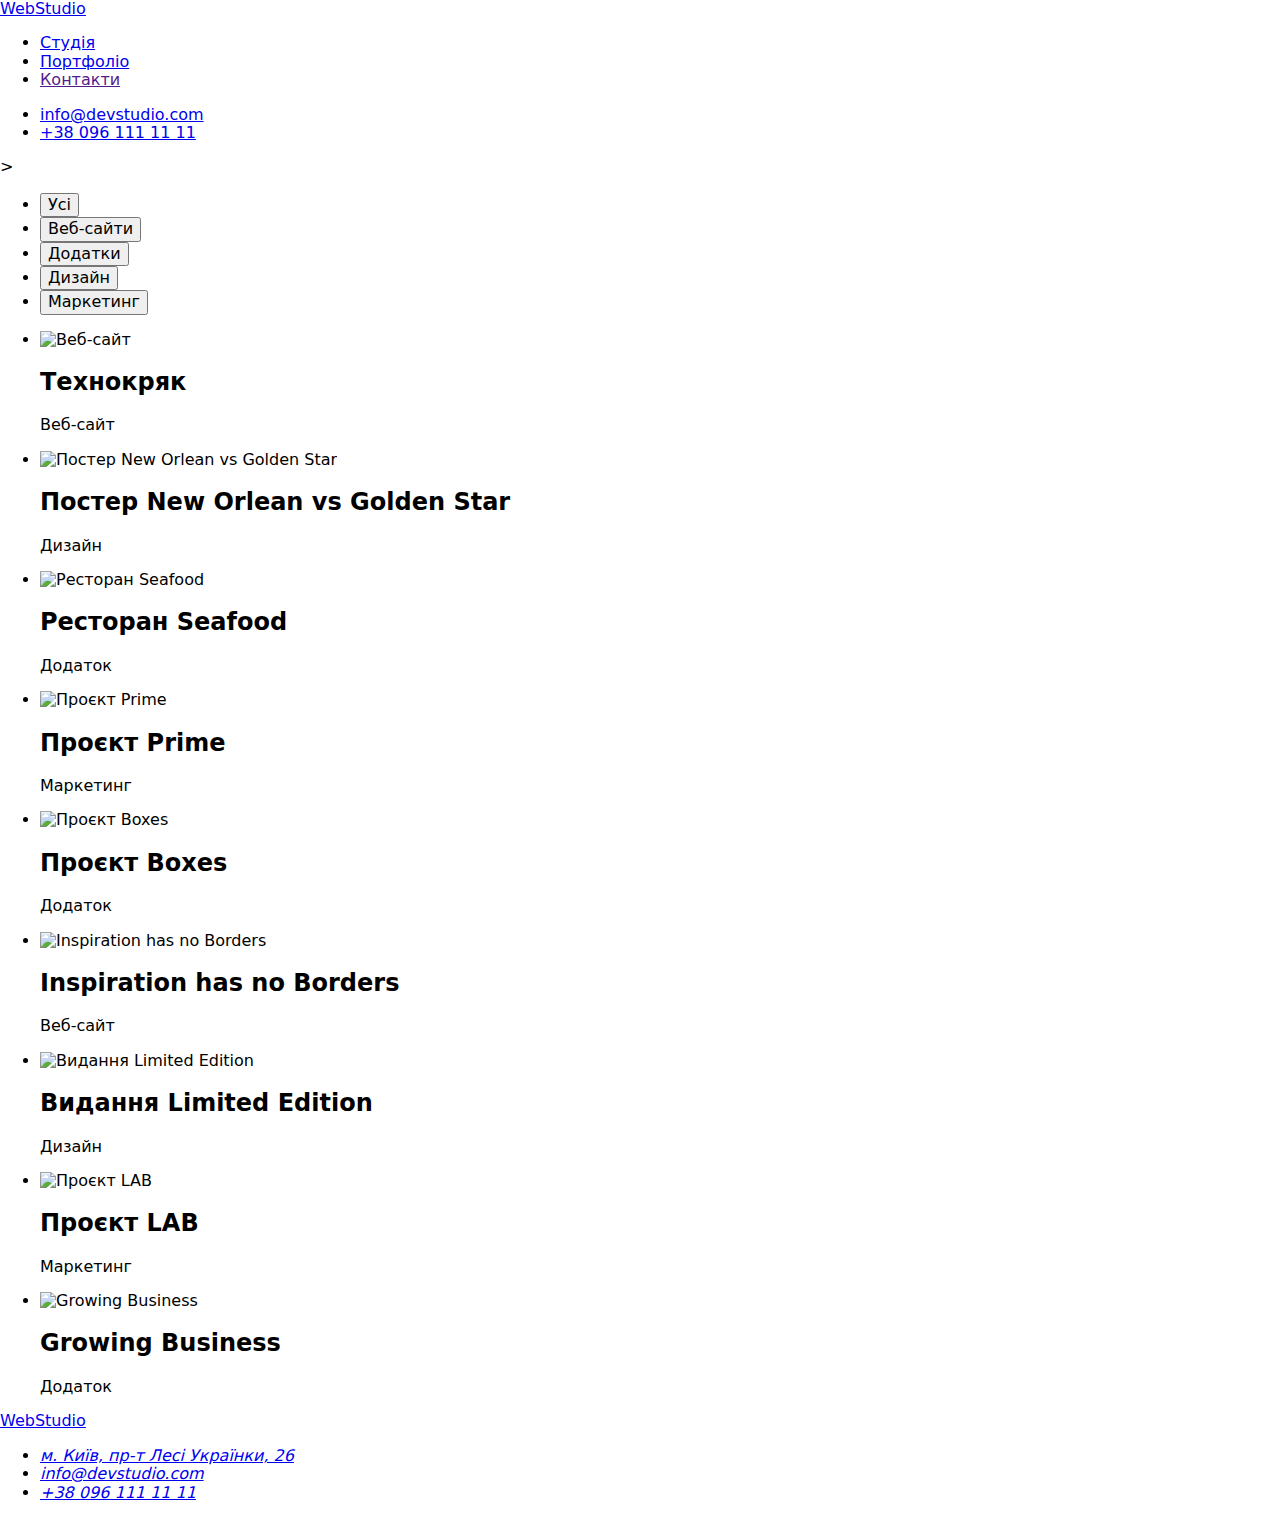
==== portfolio.html @ 20da5652 "ДЗ_3 на перевірку" ====
<!DOCTYPE html>
<html lang="uk">
  <head>
    <meta charset="UTF-8" />
    <meta http-equiv="X-UA-Compatible" content="IE=edge" />
    <meta name="viewport" content="width=device-width, initial-scale=1.0" />
    <link rel="preconnect" href="https://fonts.googleapis.com">
    <link rel="preconnect" href="https://fonts.gstatic.com" crossorigin>
    <link href="https://fonts.googleapis.com/css2?family=Raleway:wght@700&family=Roboto:wght@400;500;700;900&display=swap" rel="stylesheet">
    <link rel="stylesheet" href="https://cdnjs.cloudflare.com/ajax/libs/modern-normalize/1.1.0/modern-normalize.min.css">
    <link rel="stylesheet" href="css/styles.css">
  
    <title>WebStudio</title>
  </head>
  <body>
    <header class="header">
      <div class="container main-nav">
       <nav class="header-nav">
        <a  href="/index.html" lang="en" class="logo"><span class="logo-web">Web</span>Studio
        </a> 
        <ul class="header-list">
           <li class="item"><a href="index.html" class="link">Студія</a></li>
           <li class="item"><a href="portfolio.html" class="link current">Портфоліо</a></li>
           <li class="item"><a href="" class="link" >Контакти </a></li>
        </ul>
       </nav>
        <ul class="header-contact">
          <li class="item"> <a href="mailto:info@devstudio.com" class="header-link">info@devstudio.com </a></li>
          <li class="item"> <a href="tel:+380961111111" class="header-link"> +38 096 111 11 11 </a></li>
        </ul>
      </div>
     </header>>
    <main>
        <section class="projects section">
          <div class="container"> 
            <h1 hidden> Веб студія, доадктки, веб-сайти, дизайн, макети </h1>
              <!-- section website navigation -->
            <ul class="portfolio-list">
                <li class="portfolio-filter">  <button class="button" type="button"> Усі </button> </li>
                <li class="portfolio-filter">  <button class="button" type="button"> Веб-сайти </button> </li>
                <li class="portfolio-filter">  <button class="button" type="button"> Додатки </button> </li>
                <li class="portfolio-filter">  <button class="button" type="button"> Дизайн </button> </li>
                <li class="portfolio-filter">  <button class="button" type="button"> Маркетинг </button> </li>
            </ul>
          
           <!-- section web studio projects -->
            <ul class="portfolio-list">
                <li class="projects-item">
                    <img src="./images_projects/img1.jpg" alt="Веб-сайт" width="370">
                    <div class="projects-block">
                      <h2 class="projects-titel"> Технокряк </h2>
                     <p class="projects-description"> Веб-сайт </p>
                    </div> 
                </li>
                <li class="projects-item">
                    <img src="./images_projects/img2.jpg" alt="Постер New Orlean vs Golden Star" width="370">
                    <div class="projects-block">
                      <h2 class="projects-titel"> Постер New Orlean vs Golden Star </h2>
                      <p class="projects-description"> Дизайн  </p>
                    </div>   
                </li>
                <li class="projects-item">
                    <img src="./images_projects/img3.jpg" alt="Ресторан Seafood" width="370">
                    <div class="projects-block">
                      <h2 class="projects-titel"> Ресторан Seafood </h2>
                      <p class="projects-description"> Додаток </p>
                    </div> 
                </li>
                <li class="projects-item">
                    <img src="./images_projects/img4.jpg" alt="Проєкт Prime" width="370">
                    <div class="projects-block">
                      <h2 class="projects-titel"> Проєкт Prime </h2>
                      <p class="projects-description"> Маркетинг </p>
                    </div>
                </li>
                <li class="projects-item">
                    <img src="./images_projects/img5.jpg" alt="Проєкт Boxes" width="370">
                    <div class="projects-block">
                      <h2 class="projects-titel"> Проєкт Boxes </h2>
                      <p class="projects-description"> Додаток </p>
                    </div>    
                </li>
                <li class="projects-item">
                    <img src="./images_projects/img6.jpg" alt="Inspiration has no Borders" width="370">
                    <div class="projects-block">
                      <h2 class="projects-titel"> Inspiration has no Borders </h2>
                      <p class="projects-description"> Веб-сайт </p>
                    </div> 
                </li>
                <li class="projects-item">
                    <img src="./images_projects/img7.jpg" alt="Видання Limited Edition" width="370">
                    <div class="projects-block">
                      <h2 class="projects-titel"> Видання Limited Edition </h2>
                      <p class="projects-description"> Дизайн </p>
                    </div>    
                </li>
                <li class="projects-item">
                    <img src="./images_projects/img8.jpg" alt="Проєкт LAB" width="370">
                   <div class="projects-block">
                    <h2 class="projects-titel"> Проєкт LAB </h2>
                    <p class="projects-description"> Маркетинг </p>
                   </div> 
                </li>
                <li class="projects-item">
                    <img src="./images_projects/img9.jpg" alt="Growing Business" width="370">
                    <div class="projects-block">
                      <h2 class="projects-titel"> Growing Business </h2>
                      <p class="projects-description"> Додаток </p>
   
                </li>
            </ul>
          </div>
        </section>
    </main>
    
    <footer class="footer">
      <div class="container">
        <a href="/index.html" lang="en" class="footer-logo"><span class="footer-logo-web">Web</span>Studio
        </a> 
        <address> 
          <ul class="footer-list">
            <li  class="footer-item">
              <a href="https://goo.gl/maps/2AqovgsvWm5qZZo3A" target="_blank" rel="noopener nofollow noreferrer" class="link-adress">
               м. Київ, пр-т Лесі Українки, 26 </a>
            </li>
            <li  class="footer-item"> <a href="mailto:info@devstudio.com" class="link-contacts">info@devstudio.com </a></li>
            <li  class="footer-item"> <a href="tel:+380961111111" class="link-contacts"> +38 096 111 11 11 </a></li>
          </ul>
        </address>
      </div>
   </footer> 
  </body>
</html>
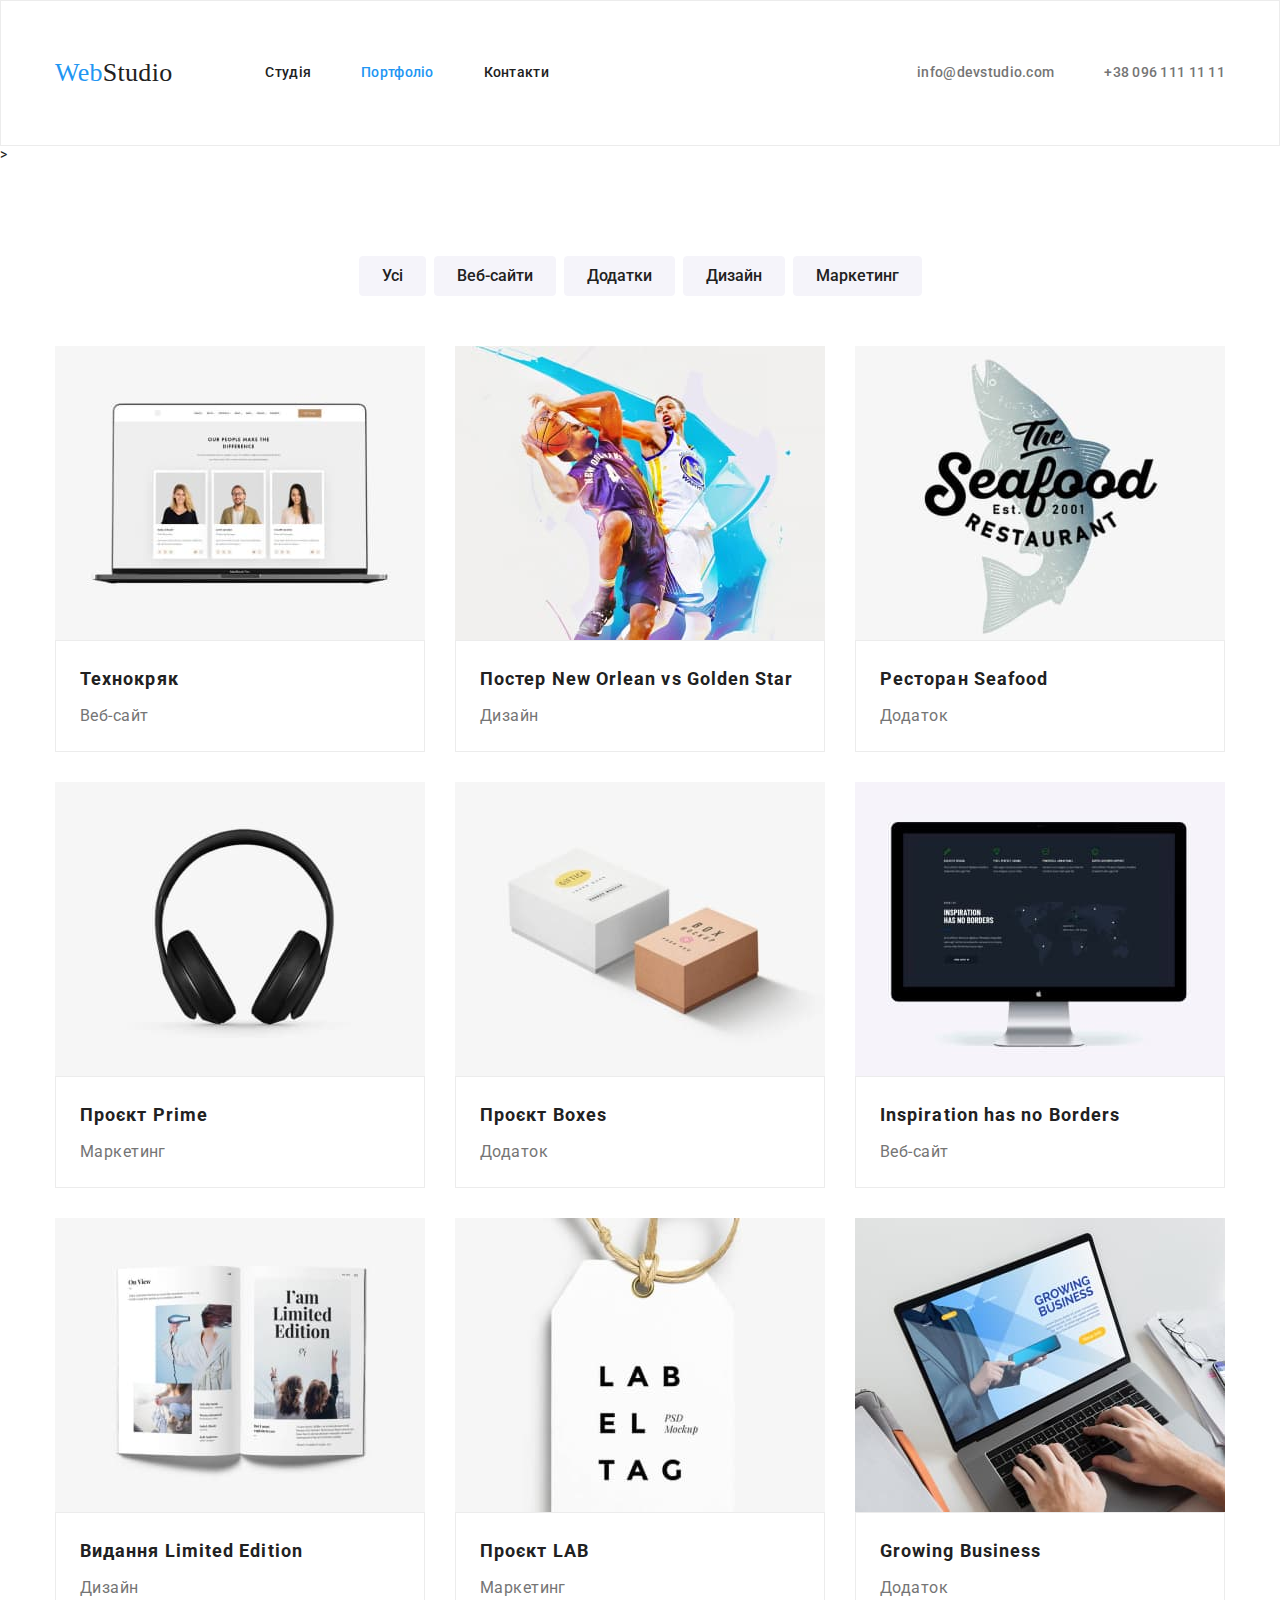
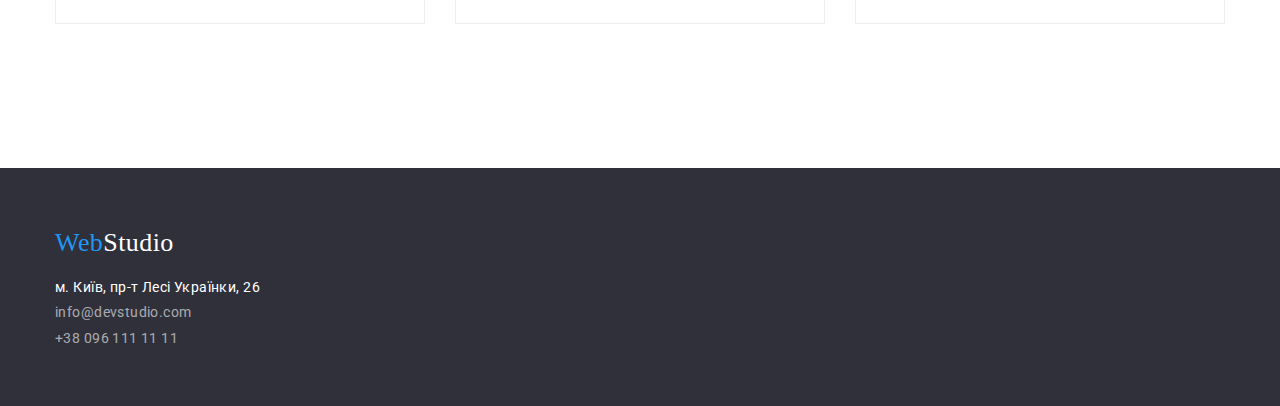
==== commit 278b14dc: "ДЗ_3 доопрацьовано" ====
--- a/portfolio.html
+++ b/portfolio.html
@@ -49,7 +49,7 @@
                     <img src="./images_projects/img1.jpg" alt="Веб-сайт" width="370">
                     <div class="projects-block">
                       <h2 class="projects-titel"> Технокряк </h2>
-                     <p class="projects-description"> Веб-сайт </p>
+                      <p class="projects-description"> Веб-сайт </p>
                     </div> 
                 </li>
                 <li class="projects-item">
--- a/css/styles.css
+++ b/css/styles.css
@@ -0,0 +1,401 @@
+:root {
+    --primary-text-color: #212121 ;
+    --second-text-color: #757575;
+    --accent-text-color: #2196F3;
+    --primary-bg-color: #FFFFFF;
+    --second-bg-color: #F5F5F5;
+    --accent-bg-color: #2F303A;
+    --active-bg-color: #2196F3;
+    --buttoms-text-color--:#FFFFFF;
+    --buttoms-bg-color--:#F5F4FA;
+}
+
+/* утіліти*/
+
+h1,
+h2,
+h3,
+h4,
+h5,
+h6,
+p,
+ul {
+  margin: 0;
+}
+ul{
+  padding-left: 0;
+  list-style: none; 
+}
+
+body {
+    font-family : Roboto, sans-serif;
+    font-size : 14px;
+    letter-spacing: 0.03em;
+
+    background-color: var(--primary-bg-color) ;
+    color: var(--primary-text-color);}
+
+a, address {
+  font-style: normal;
+  text-decoration: none;
+}
+
+a:active {
+  cursor: pointer;
+  color:var(--accent-text-color)
+}
+
+img{
+  display: block;
+}
+
+.container {
+  width: 1200px;
+ 
+  padding-left: 15px;
+  padding-right: 15px;
+  margin-left: auto;
+  margin-right: auto;
+}
+
+
+.visually-hidden {
+  position: absolute;
+  width: 1px;
+  height: 1px;
+  margin: -1px;
+  border: 0;
+  padding: 0;
+  
+  white-space: nowrap;
+  clip-path: inset(100%);
+  clip: rect(0 0 0 0);
+  overflow: hidden;}
+
+/* logo style*/
+
+.logo-web{
+  color: var(--accent-text-color)
+}
+.logo, .link {
+  color: var(--primary-text-color)
+}
+.logo, .logo-web, 
+.footer-logo, 
+.footer-logo-web{
+
+  font-family: Raleway sans-serif;
+  font-size: 26px;
+  line-height: 1.19;
+  text-decoration: none;
+}
+
+/*header*/
+
+.header {
+  display: block;
+  border: 1px solid rgba(236, 236, 236, 1);
+
+  color: var(--primary-text-color);
+
+  font-weight: 500;
+  line-height: 1.14;
+  letter-spacing: 0.02em;
+}
+.main-nav,
+.header-nav{
+  display: flex;
+  align-items: center;
+}
+
+.header-list{
+  margin-left: 93px;
+}
+  
+.header-list, 
+.link.current {
+  display: flex;
+  
+  color: var(--accent-text-color);
+}
+
+.header-list .item + .item{
+  margin-left: 50px;
+}
+.header-link {
+ color: var(--second-text-color);
+}
+.item{
+  padding-top: 32px;
+  padding-bottom: 32px;
+}
+
+.link:hover,.header-link:hover,.link.current:hover,
+.link:focus, .header-link:focus,.link.current:focus {
+  color:var(--accent-text-color)
+}
+
+.header-contact{
+  display: flex;
+  margin-left: auto;
+}
+
+.header-contact .item + .item{
+  margin-left: 50px;
+}
+
+.link, .link-current{
+  display: block;
+  padding-top: 32px;
+  padding-bottom: 32px;
+}
+
+/* main*/
+.section{
+  padding-top: 94px;
+  padding-bottom: 94px;
+}
+
+.main{
+  background-color: var(--accent-bg-color);
+  padding: 200px 0 200px 0;
+  text-align: center;
+}
+
+.main-title{
+  color: var(--second-bg-color);
+  width: 696px;
+  margin-left: auto;
+  margin-right: auto;
+  font-weight: 900;
+  font-size: 44px;
+  line-height: 1.36;
+  letter-spacing: 0.06em;
+  text-transform: uppercase;
+}
+
+.main-button {
+  margin-top: 30px;
+  min-width: 216px;
+  border-radius: 4px solid #2196F3;
+  padding: 10px 32px 10px 32px;
+
+  background-color: var(--active-bg-color);
+  color: var(--second-bg-color);
+  padding: 10px 0px 10px 0px;
+  font-family: Roboto, sans-serif;
+  font-weight: 700;
+  font-size: 16px;
+  line-height: 1.87;
+  align-items: center;
+  letter-spacing: 0.06em;
+}
+
+/*company section*/
+
+.company-list {
+  display: flex;
+  flex-wrap: wrap;
+}
+
+.company-item {
+  margin-top: 50px;
+  width: 270px;
+  margin-right: 30px;
+  margin-bottom: 30px;
+}
+
+.company-title {
+    font-size: 14px;
+    line-height: 1.14;
+    letter-spacing: 0.03em;
+    text-transform: uppercase;
+   }  
+
+.company-item:nth-child(4n)
+{
+  margin-right: 0;
+}
+
+.company-description {
+    padding-top: 10px;
+    
+    color: var(--second-text-color);
+    line-height: 1.71;
+  }
+
+  /*work section*/
+.work{
+  padding-top: 0;
+}
+  .work-list{
+    display: flex;
+    margin-left: auto;
+    margin-top: 50px 
+  }
+
+ .work-item{
+  width: 370px;
+ }
+
+  .work-list
+  .work-item+.work-item{
+  margin-left: 30px;
+}
+
+.work-title, 
+.team-title {
+  color: var(--primary-text-color);
+  font-size: 36px;
+  line-height: 1.16;
+  text-align: center;
+}
+
+/* team section*/
+.team{
+  background-color: var(--second-bg-color);
+}
+
+.team-list{
+  display: flex;
+  margin-left: auto;
+  margin-top: 50px
+}
+
+.team-item {
+  background-color: var(--primary-bg-color);
+  width: 270px;
+}
+
+.team-list .team-item + .team-item{
+  margin-left: 30px;
+}
+.team-block{
+  padding: 30px 0 30px 0;
+
+}
+.team-heroes{
+  font-weight: 500;
+  line-height: 1.14;
+  text-align: center;
+}
+
+.team-description {
+  margin-top: 10px;
+
+  color: var(--second-text-color);
+  font-size: 16px;
+  line-height: 1.18;
+  text-align: center;
+ 
+}
+
+/* foter*/
+
+.footer {
+  padding-top: 60px;
+  padding-bottom: 60px;
+  background-color: var(--accent-bg-color);
+}
+
+.footer-list{
+  margin-top: 20px;
+}
+
+.footer-list, .link-adress{
+  font-style: normal;
+  color: var(--buttoms-text-color--);
+  line-height: 1.18;
+  text-decoration: none;
+}
+
+.footer-item
+{margin-bottom: 9px;
+}
+.footer-item:last-child{
+  margin-bottom: 0;
+}
+.link-contacts{
+   color: rgba(255, 255, 255, 0.6)
+}
+
+.footer-logo {
+  color: var(--primary-bg-color);
+}
+.footer-logo-web{
+color: var(--accent-text-color);
+}
+
+
+/* portfolio*/
+
+.portfolio-list{
+  justify-content: center;
+  margin-bottom: 50px;
+  display: flex;
+  flex-wrap: wrap;
+}
+
+.projects-item{
+  width: 370px;
+  margin-right: 30px;
+  margin-bottom: 30px;
+}
+
+.projects-block {
+  padding: 20px 24px;
+
+  border: 1px solid rgba(236, 236, 236, 1)
+  
+}
+
+.projects-item:nth-child(3n){
+  margin-right: 0;
+}
+
+.projects-item:nth-last-child(-n +3){
+  margin-bottom: 0;
+}
+
+
+
+.portfolio-list 
+.portfolio-filter+.portfolio-filter{
+  padding-left: 8px;
+}
+
+.button:hover,
+.button:focus{
+  background-color: var(--active-bg-color);
+  color: var(--buttoms-text-color--);
+}
+.button{
+  display:inline-block;
+  border-radius: 4px;
+  padding: 6px 22px 6px 22px;
+  cursor: pointer;
+  border: 1px solid #F5F4FA;
+
+  background-color: var(--buttoms-bg-color--);
+  color: var(--primary-text-color);
+  
+  font-family: Roboto, sans-serif;
+  font-weight: 500;
+  font-size: 16px;
+  line-height: 1.62;
+  text-align: center; 
+}
+.projects-titel{
+  margin-bottom: 4px;
+  color: var(--primary-text-color);
+  font-size: 18px;
+  line-height: 2;
+  letter-spacing: 0.06em;
+}
+.projects-description{
+
+  color: var(--second-text-color);
+  font-size: 16px;
+  line-height: 1.87;
+}
+
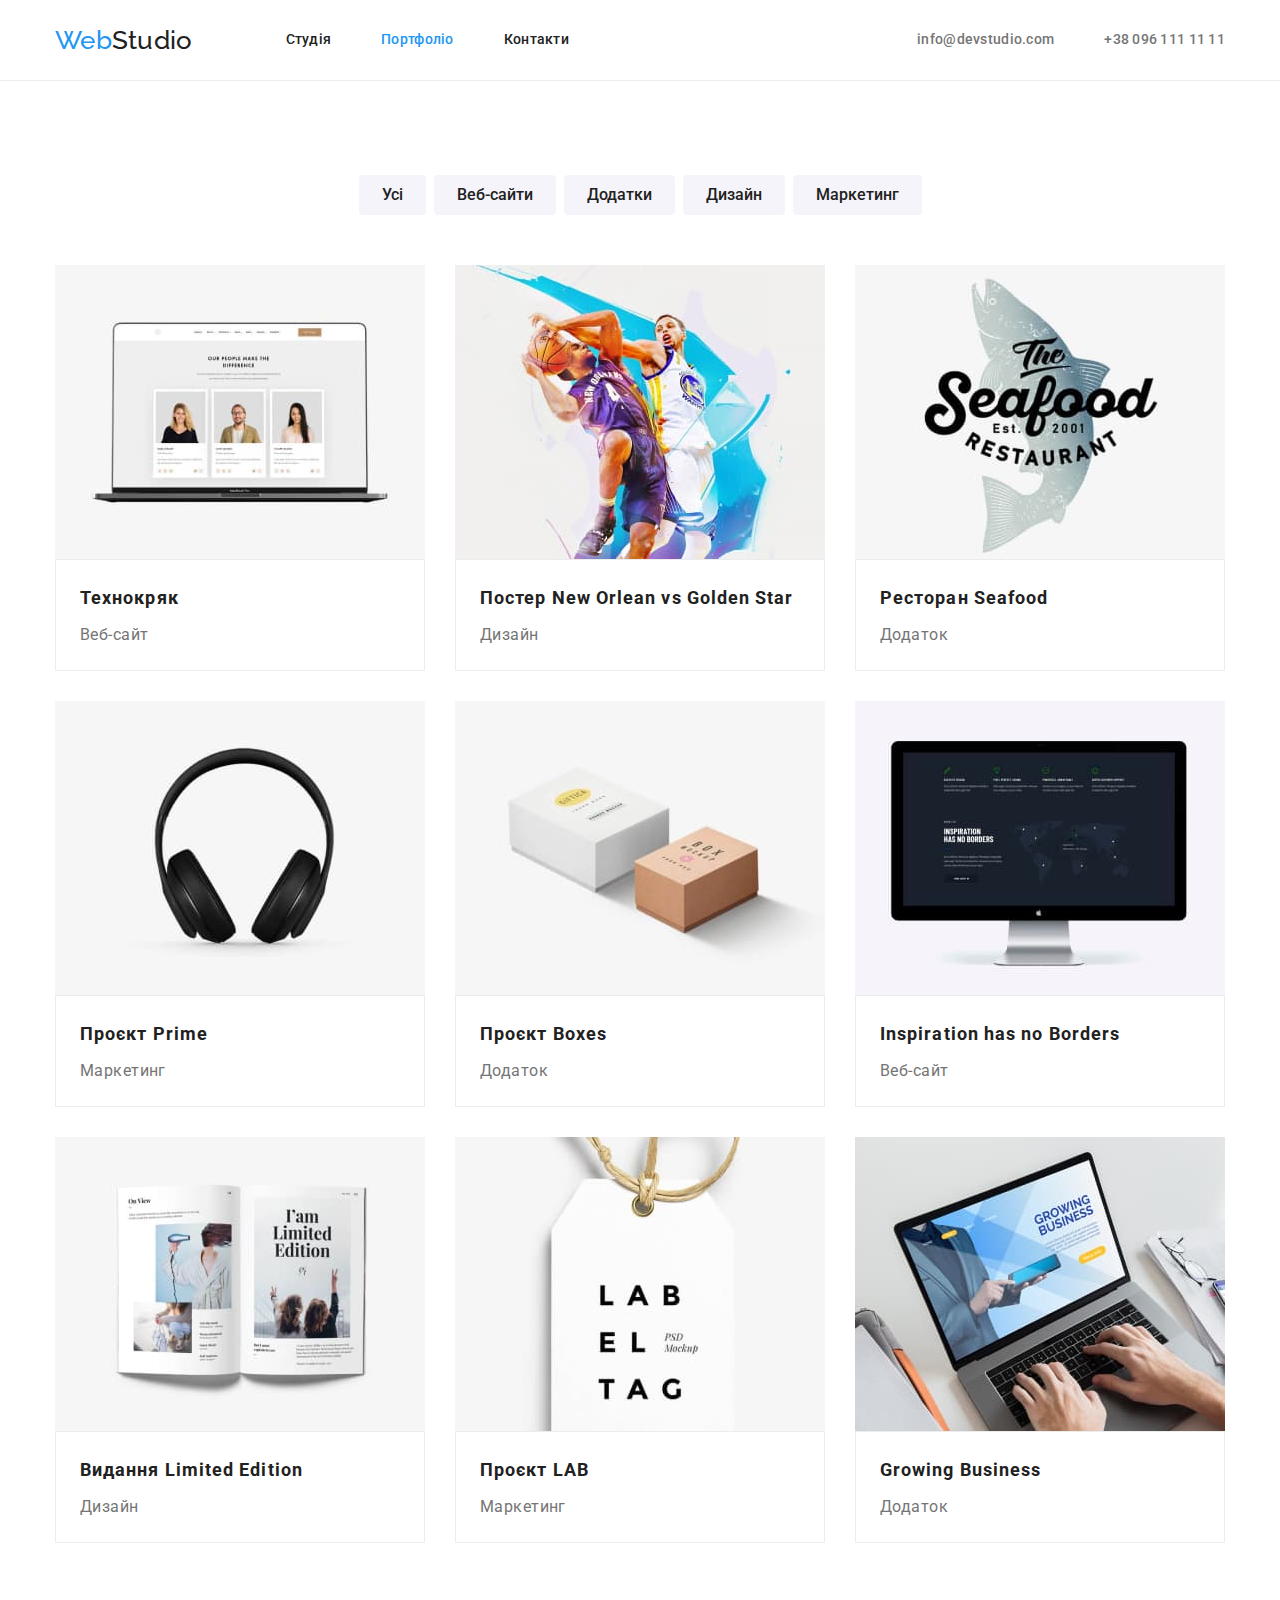
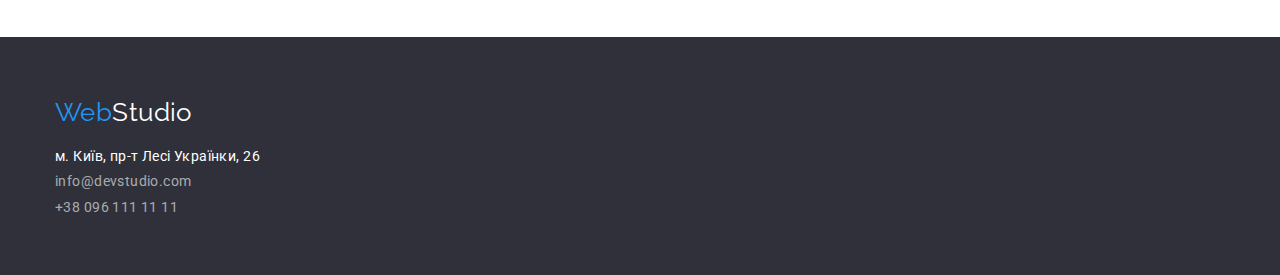
==== commit 884b8a91: "ДЗ_3 доопрацьовано" ====
--- a/portfolio.html
+++ b/portfolio.html
@@ -1,7 +1,7 @@
 <!DOCTYPE html>
 <html lang="uk">
   <head>
-    <meta charset="UTF-8" />
+    <meta charset="UTF-8"/>
     <meta http-equiv="X-UA-Compatible" content="IE=edge" />
     <meta name="viewport" content="width=device-width, initial-scale=1.0" />
     <link rel="preconnect" href="https://fonts.googleapis.com">
@@ -21,7 +21,7 @@
         <ul class="header-list">
            <li class="item"><a href="index.html" class="link">Студія</a></li>
            <li class="item"><a href="portfolio.html" class="link current">Портфоліо</a></li>
-           <li class="item"><a href="" class="link" >Контакти </a></li>
+           <li class="item"><a href="" class="link"> Контакти </a></li>
         </ul>
        </nav>
         <ul class="header-contact">
@@ -29,13 +29,13 @@
           <li class="item"> <a href="tel:+380961111111" class="header-link"> +38 096 111 11 11 </a></li>
         </ul>
       </div>
-     </header>>
+     </header>
     <main>
         <section class="projects section">
           <div class="container"> 
             <h1 hidden> Веб студія, доадктки, веб-сайти, дизайн, макети </h1>
               <!-- section website navigation -->
-            <ul class="portfolio-list">
+            <ul class="portfolio-list-button">
                 <li class="portfolio-filter">  <button class="button" type="button"> Усі </button> </li>
                 <li class="portfolio-filter">  <button class="button" type="button"> Веб-сайти </button> </li>
                 <li class="portfolio-filter">  <button class="button" type="button"> Додатки </button> </li>
@@ -44,7 +44,7 @@
             </ul>
           
            <!-- section web studio projects -->
-            <ul class="portfolio-list">
+            <ul class="portfolio-list-card">
                 <li class="projects-item">
                     <img src="./images_projects/img1.jpg" alt="Веб-сайт" width="370">
                     <div class="projects-block">
--- a/css/styles.css
+++ b/css/styles.css
@@ -84,7 +84,7 @@
 .footer-logo, 
 .footer-logo-web{
 
-  font-family: Raleway sans-serif;
+  font-family: Raleway, sans-serif;
   font-size: 26px;
   line-height: 1.19;
   text-decoration: none;
@@ -94,7 +94,7 @@
 
 .header {
   display: block;
-  border: 1px solid rgba(236, 236, 236, 1);
+  border-bottom: 1px solid rgba(236, 236, 236, 1);
 
   color: var(--primary-text-color);
 
@@ -124,10 +124,6 @@
 }
 .header-link {
  color: var(--second-text-color);
-}
-.item{
-  padding-top: 32px;
-  padding-bottom: 32px;
 }
 
 .link:hover,.header-link:hover,.link.current:hover,
@@ -177,7 +173,8 @@
 .main-button {
   margin-top: 30px;
   min-width: 216px;
-  border-radius: 4px solid #2196F3;
+  border: none;
+  border-radius: 4px;
   padding: 10px 32px 10px 32px;
 
   background-color: var(--active-bg-color);
@@ -199,10 +196,8 @@
 }
 
 .company-item {
-  margin-top: 50px;
   width: 270px;
   margin-right: 30px;
-  margin-bottom: 30px;
 }
 
 .company-title {
@@ -218,7 +213,7 @@
 }
 
 .company-description {
-    padding-top: 10px;
+    margin-top: 10px;
     
     color: var(--second-text-color);
     line-height: 1.71;
@@ -239,7 +234,7 @@
  }
 
   .work-list
-  .work-item+.work-item{
+  .work-item+.work-item {
   margin-left: 30px;
 }
 
@@ -291,7 +286,6 @@
 }
 
 /* foter*/
-
 .footer {
   padding-top: 60px;
   padding-bottom: 60px;
@@ -329,12 +323,21 @@
 
 /* portfolio*/
 
-.portfolio-list{
+.portfolio-list-button {
   justify-content: center;
-  margin-bottom: 50px;
+
   display: flex;
   flex-wrap: wrap;
 }
+
+.portfolio-list-card {
+  margin-top: 50px;
+  justify-content: center;
+
+  display: flex;
+  flex-wrap: wrap;
+}
+
 
 .projects-item{
   width: 370px;
@@ -344,6 +347,7 @@
 
 .projects-block {
   padding: 20px 24px;
+  border-top: none;
 
   border: 1px solid rgba(236, 236, 236, 1)
   
@@ -359,7 +363,7 @@
 
 
 
-.portfolio-list 
+.portfolio-list-button
 .portfolio-filter+.portfolio-filter{
   padding-left: 8px;
 }
